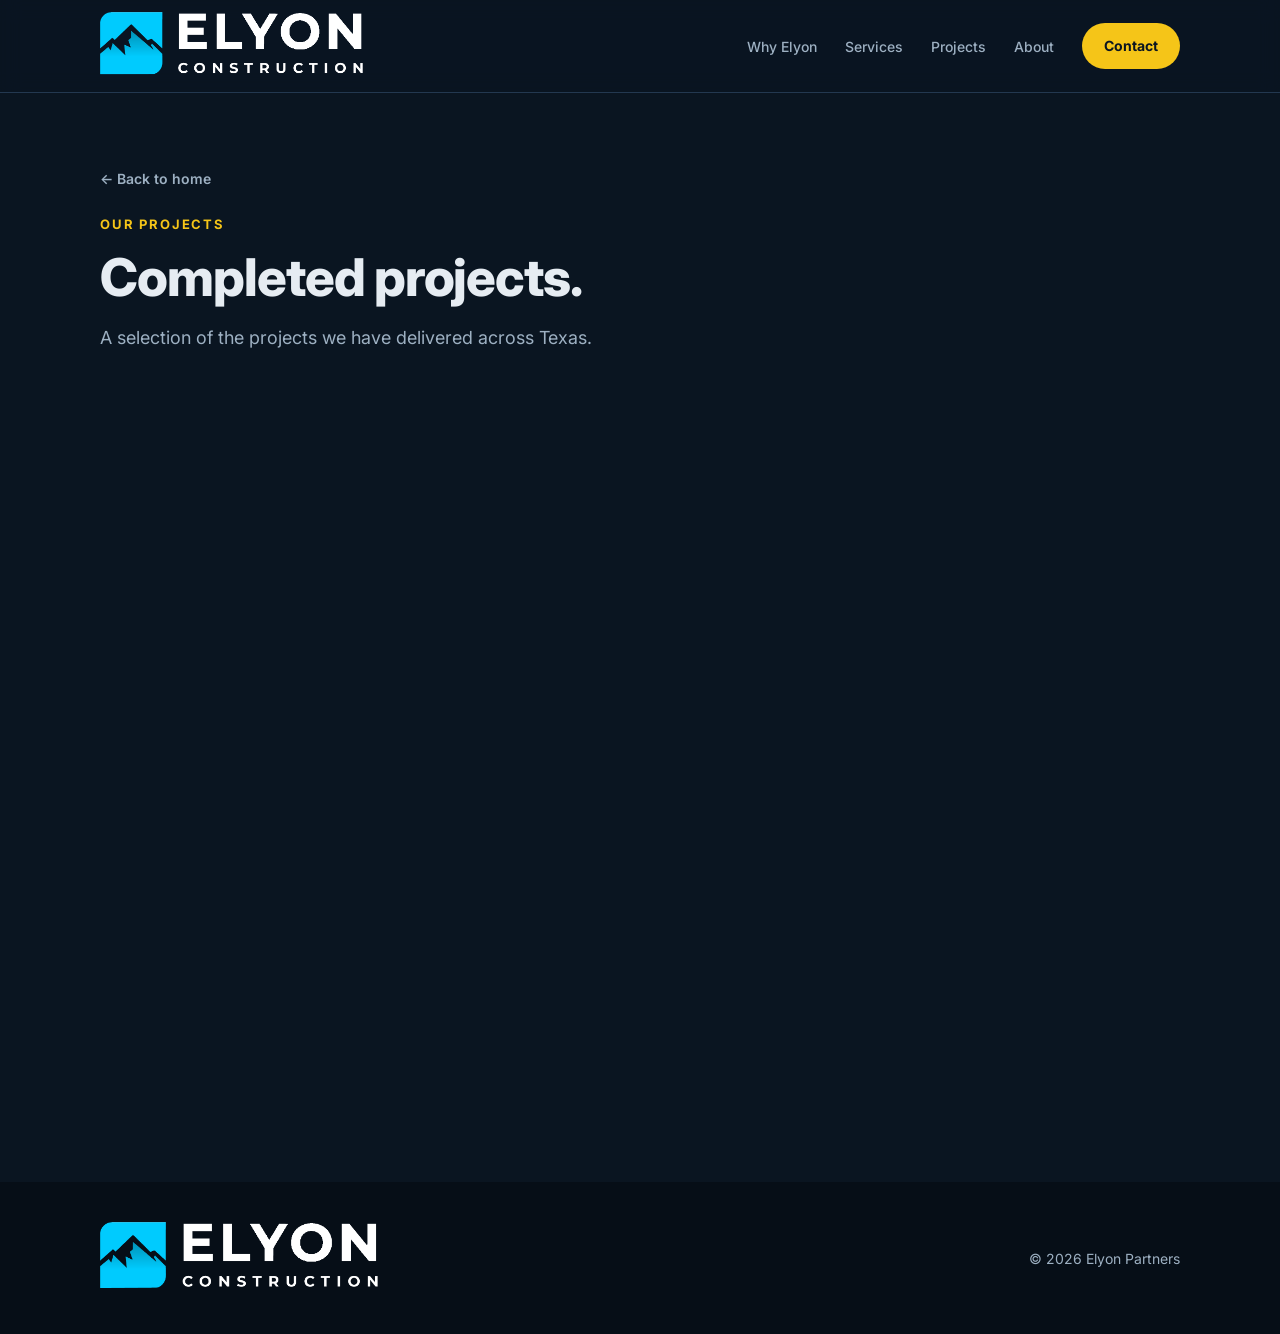
==== projects.html @ ded453ad "Add files via upload" ====
<!doctype html>
<html lang="en">
<head>
<meta charset="utf-8">
<meta name="viewport" content="width=device-width, initial-scale=1">
<title>Completed Projects | Elyon Partners</title>
<meta name="description" content="A look at the projects Elyon Partners has completed across Texas.">
<link rel="preconnect" href="https://fonts.googleapis.com">
<link rel="preconnect" href="https://fonts.gstatic.com" crossorigin>
<link href="https://fonts.googleapis.com/css2?family=Inter:wght@400;500;600;700;800&display=swap" rel="stylesheet">
<link rel="stylesheet" href="styles.css">
</head>
<body>
<script>document.documentElement.classList.add("js")</script>

<header>
  <nav class="wrap" aria-label="Main">
    <a class="logo" href="index.html"><img src="logo.png" alt="Elyon Partners"></a>
    <ul>
      <li><a href="index.html#why">Why Elyon</a></li>
      <li><a href="index.html#services">Services</a></li>
      <li><a href="index.html#projects">Projects</a></li>
      <li><a href="index.html#about">About</a></li>
      <li><a class="btn btn-primary" href="index.html#contact">Contact</a></li>
    </ul>
  </nav>
</header>

<main>
  <section class="page-hero" aria-labelledby="h1">
    <div class="wrap">
      <a class="back" href="index.html#projects">&larr; Back to home</a>
      <p class="eyebrow">Our projects</p>
      <h1 id="h1" style="font-size:clamp(32px,5vw,52px);font-weight:800;margin-bottom:16px">Completed projects.</h1>
      <p class="lead">A selection of the projects we have delivered across Texas.</p>
    </div>
  </section>
  <section style="padding-top:0">
    <div class="wrap"><div class="proj-grid four" id="completed-projects"></div></div>
  </section>
</main>

<footer>
  <div class="wrap">
    <a href="index.html"><img src="logo.png" alt="Elyon Partners"></a>
    <span>© <span id="y"></span> Elyon Partners</span>
  </div>
</footer>
<script src="projects-data.js"></script>
<script src="site.js"></script>
</body>
</html>
---- styles.css ----
:root{
  --ink:#e6ecf2; --ink-2:#9db0c2; --line:#233850; --bg:#0a1521; --soft:#0e1c2c; --card:#13243a;
  --deep:#060e17; --on-accent:#0a1521;
  --accent:#f5c518; --accent-ink:#f5c518; --accent-hover:#ffd84d; --radius:14px; --max:1120px;
  color-scheme:dark;
}
*{box-sizing:border-box;margin:0}
html{scroll-behavior:smooth;scroll-padding-top:72px}
body{font:16px/1.65 Inter,system-ui,sans-serif;color:var(--ink);background:var(--bg);-webkit-font-smoothing:antialiased}
img{display:block;max-width:100%}
a{color:inherit}
.wrap{max-width:var(--max);margin:0 auto;padding:0 20px}
section{padding:88px 0}
.eyebrow{font-size:13px;font-weight:700;letter-spacing:.14em;text-transform:uppercase;color:var(--accent-ink);margin-bottom:12px}
h1,h2,h3{line-height:1.15;letter-spacing:-.02em}
h2{font-size:clamp(28px,4vw,40px);font-weight:800;margin-bottom:16px}
h3{font-size:19px;font-weight:700;margin-bottom:8px}
.lead{font-size:18px;color:var(--ink-2);max-width:60ch}
.btn{display:inline-block;padding:14px 26px;border-radius:999px;font-weight:700;text-decoration:none;border:2px solid transparent;transition:transform .2s,background .2s,color .2s,box-shadow .2s}
.btn:hover{transform:translateY(-2px)}
.btn-primary{background:var(--accent);color:var(--on-accent)}
.btn-primary:hover{background:var(--accent-hover);box-shadow:0 8px 24px rgba(245,197,24,.25)}
.btn-ghost{border-color:#fff;color:#fff}
.btn-ghost:hover{background:#fff;color:var(--on-accent)}
:focus-visible{outline:3px solid var(--accent);outline-offset:3px}

/* nav */
header{position:sticky;top:0;z-index:10;background:rgba(10,21,33,.85);backdrop-filter:blur(10px);border-bottom:1px solid var(--line);transition:transform .35s cubic-bezier(.2,.7,.2,1)}
header.hide{transform:translateY(-100%)}
nav{display:flex;align-items:center;justify-content:space-between;height:92px}
.logo img{height:68px;width:auto}
nav ul{display:flex;gap:28px;list-style:none;padding:0;align-items:center}
nav ul a{text-decoration:none;font-size:14px;font-weight:500;color:var(--ink-2)}
nav ul a:hover{color:var(--ink)}
nav .btn{padding:9px 20px;font-size:14px;color:var(--on-accent)}
nav ul a:not(.btn){position:relative}
nav ul a:not(.btn)::after{content:"";position:absolute;left:0;right:0;bottom:-6px;height:2px;background:var(--accent);transform:scaleX(0);transform-origin:left;transition:transform .25s}
nav ul a:not(.btn):hover::after{transform:scaleX(1)}

/* hero */
.hero{position:relative;isolation:isolate;overflow:hidden;color:#fff;padding:0;min-height:calc(100vh - 68px);display:flex;align-items:center}
.hero::before{content:"";position:absolute;inset:0;z-index:-1;
  background:linear-gradient(105deg,rgba(6,14,23,.94) 30%,rgba(6,14,23,.55)),url("images/hero.jpg") center/cover;
  animation:kenburns 24s ease-out forwards}
@keyframes kenburns{from{transform:scale(1.12)}to{transform:scale(1)}}
@keyframes rise{from{opacity:0;transform:translateY(28px)}to{opacity:1;transform:none}}
.hero .wrap>*{animation:rise .9s cubic-bezier(.2,.7,.2,1) both}
.hero .wrap>:nth-child(2){animation-delay:.12s}
.hero .wrap>:nth-child(3){animation-delay:.26s}
.hero .wrap>:nth-child(4){animation-delay:.4s}
.hero .wrap{padding-top:96px;padding-bottom:96px}
.hero h1{font-size:clamp(38px,6.5vw,68px);font-weight:800;max-width:15ch;margin-bottom:20px}
.hero p{font-size:19px;max-width:52ch;color:#d5dde5;margin-bottom:32px}
.hero .btns{display:flex;gap:14px;flex-wrap:wrap}

/* stats strip */
.stats{background:var(--card);border-block:1px solid var(--line);color:#fff;padding:36px 0}
.stats .wrap{display:grid;grid-template-columns:repeat(3,1fr);gap:24px;text-align:center}
.stats b{display:block;font-size:clamp(30px,4vw,44px);font-weight:800;color:var(--accent)}
.stats span{font-size:14px;color:var(--ink-2)}

/* why */
.grid{display:grid;gap:24px;margin-top:44px}
.g4{grid-template-columns:repeat(4,1fr)}
.g3{grid-template-columns:repeat(3,1fr)}
.g2{grid-template-columns:repeat(2,1fr)}
.card{border:1px solid var(--line);border-radius:var(--radius);padding:28px;background:var(--card)}
.card,.svc{transition:transform .3s,border-color .3s,box-shadow .3s}
.card:hover,.svc:hover{transform:translateY(-6px);border-color:var(--accent);box-shadow:0 18px 40px rgba(0,0,0,.35)}
.card .n{display:grid;place-items:center;width:40px;height:40px;border-radius:10px;background:rgba(245,197,24,.14);color:var(--accent);font-weight:800;margin-bottom:18px;transition:transform .3s}
.card:hover .n{transform:rotate(-8deg) scale(1.1)}
.card p{color:var(--ink-2);font-size:15px}

/* services */
.soft{background:var(--soft)}
.svc{border-radius:var(--radius);overflow:hidden;background:var(--card);border:1px solid var(--line)}
.svc figure,.svc img{width:100%;aspect-ratio:16/10;object-fit:cover;transition:transform .6s}
.svc:hover img{transform:scale(1.06)}
.svc div{padding:28px}
.svc p{color:var(--ink-2)}

/* projects */

/* projects */
.sec-head{display:flex;justify-content:space-between;align-items:flex-end;gap:20px;flex-wrap:wrap}
.btn-sm{padding:9px 20px;font-size:14px;border-color:var(--line);color:var(--ink)}
.btn-sm:hover{border-color:var(--accent);color:var(--accent);background:transparent}
.pcard{display:flex;flex-direction:column;border:1px solid var(--line);border-radius:var(--radius);overflow:hidden;background:var(--card);transition:transform .3s,border-color .3s,box-shadow .3s}
.pcard:hover{transform:translateY(-6px);border-color:var(--accent);box-shadow:0 18px 40px rgba(0,0,0,.35)}
.pimg{position:relative;aspect-ratio:4/3;overflow:hidden;background:linear-gradient(135deg,#1a3250,#0e1c2c)}
.pimg img{width:100%;height:100%;object-fit:cover;transition:transform .6s}
.pcard:hover .pimg img{transform:scale(1.06)}
.pimg.ph{display:grid;place-items:center}
.pimg.ph img{width:55%;height:auto;opacity:.35;object-fit:contain}
.badge{position:absolute;top:12px;left:12px;font-size:12px;font-weight:700;letter-spacing:.06em;text-transform:uppercase;padding:5px 11px;border-radius:999px;background:var(--accent);color:var(--on-accent)}
.badge.done{background:rgba(10,21,33,.85);color:var(--ink);border:1px solid var(--line)}
.pbody{padding:22px;display:grid;gap:6px}
.pbody h3{margin:0}
.ploc{font-size:12px;font-weight:700;letter-spacing:.1em;text-transform:uppercase;color:var(--accent)}
.pbody p{color:var(--ink-2);font-size:15px}
.proj-grid{margin-top:44px;display:grid;gap:24px;grid-template-columns:repeat(3,1fr)}
.proj-grid.four{grid-template-columns:repeat(4,1fr)}
.page-hero{padding:72px 0 0}
.back{display:inline-block;margin-bottom:24px;font-size:14px;font-weight:600;color:var(--ink-2);text-decoration:none}
.back:hover{color:var(--accent)}

/* about */
.about{display:grid;grid-template-columns:1.1fr 1fr;gap:56px;align-items:center}
.about p+p{margin-top:16px}
.checks{list-style:none;padding:0;display:grid;gap:14px}
.checks li{display:flex;gap:12px;padding:18px 20px;border:1px solid var(--line);border-radius:var(--radius);background:var(--card);font-weight:500}
.checks li::before{content:"✓";color:var(--accent-ink);font-weight:800}

/* mission */
.mission{background:var(--deep);border-block:1px solid var(--line);text-align:center}
.mission h2{max-width:24ch;margin:0 auto;font-size:clamp(26px,4vw,44px)}
.values{text-align:left;margin-top:56px}
.values article{padding-top:20px;border-top:2px solid var(--accent)}
.values p{color:var(--ink-2);font-size:15px}

/* process */
.steps{counter-reset:s}
.steps .card::before{counter-increment:s;content:"0" counter(s);display:block;font-size:13px;font-weight:700;color:var(--accent-ink);letter-spacing:.1em;margin-bottom:14px}

/* contact */
.contact{display:grid;grid-template-columns:1fr 1.2fr;gap:56px}
.contact dl{margin-top:28px;display:grid;gap:20px}
.contact dt{font-size:13px;font-weight:700;letter-spacing:.08em;text-transform:uppercase;color:var(--ink-2)}
.contact dd{font-size:17px}
.contact dd a{text-decoration:none;border-bottom:1px solid var(--accent)}
form{display:grid;gap:16px;padding:32px;border:1px solid var(--line);border-radius:var(--radius);background:var(--card)}
label{font-size:14px;font-weight:600;display:grid;gap:6px}
input,textarea{font:inherit;color:var(--ink);background:var(--bg);padding:12px 14px;border:1px solid var(--line);border-radius:10px;width:100%;transition:border-color .2s,box-shadow .2s}
input:focus,textarea:focus{outline:none;border-color:var(--accent);box-shadow:0 0 0 3px rgba(245,197,24,.2)}
textarea{min-height:130px;resize:vertical}
form button{cursor:pointer;font:inherit;font-weight:600}

footer{background:var(--deep);color:var(--ink-2);padding:40px 0;font-size:14px}

/* scroll reveal (only when JS is on) */
.js .reveal{opacity:0;transform:translateY(32px);transition:opacity .8s cubic-bezier(.2,.7,.2,1),transform .8s cubic-bezier(.2,.7,.2,1)}
.js .reveal.in{opacity:1;transform:none}
.js .card.reveal.in,.js .svc.reveal.in,.js .pcard.reveal.in{transition:opacity .8s,transform .3s,border-color .3s,box-shadow .3s}
.js .card.reveal.in:hover,.js .svc.reveal.in:hover,.js .pcard.reveal.in:hover{transition-delay:0s!important}
footer .wrap{display:flex;justify-content:space-between;align-items:center;flex-wrap:wrap;gap:16px}
footer img{height:72px;width:auto}

@media(max-width:900px){
  .g4,.proj-grid,.proj-grid.four{grid-template-columns:repeat(2,1fr)}
  .g3{grid-template-columns:1fr}
  .about,.contact{grid-template-columns:1fr;gap:36px}
}
@media(max-width:640px){
  section{padding:64px 0}
  nav ul li:not(:last-child){display:none}
  .g4,.g2,.proj-grid,.proj-grid.four{grid-template-columns:1fr}
}
@media(prefers-reduced-motion:reduce){
  html{scroll-behavior:auto}
  *,*::before,*::after{animation:none!important;transition:none!important}
  .js .reveal{opacity:1;transform:none}
}
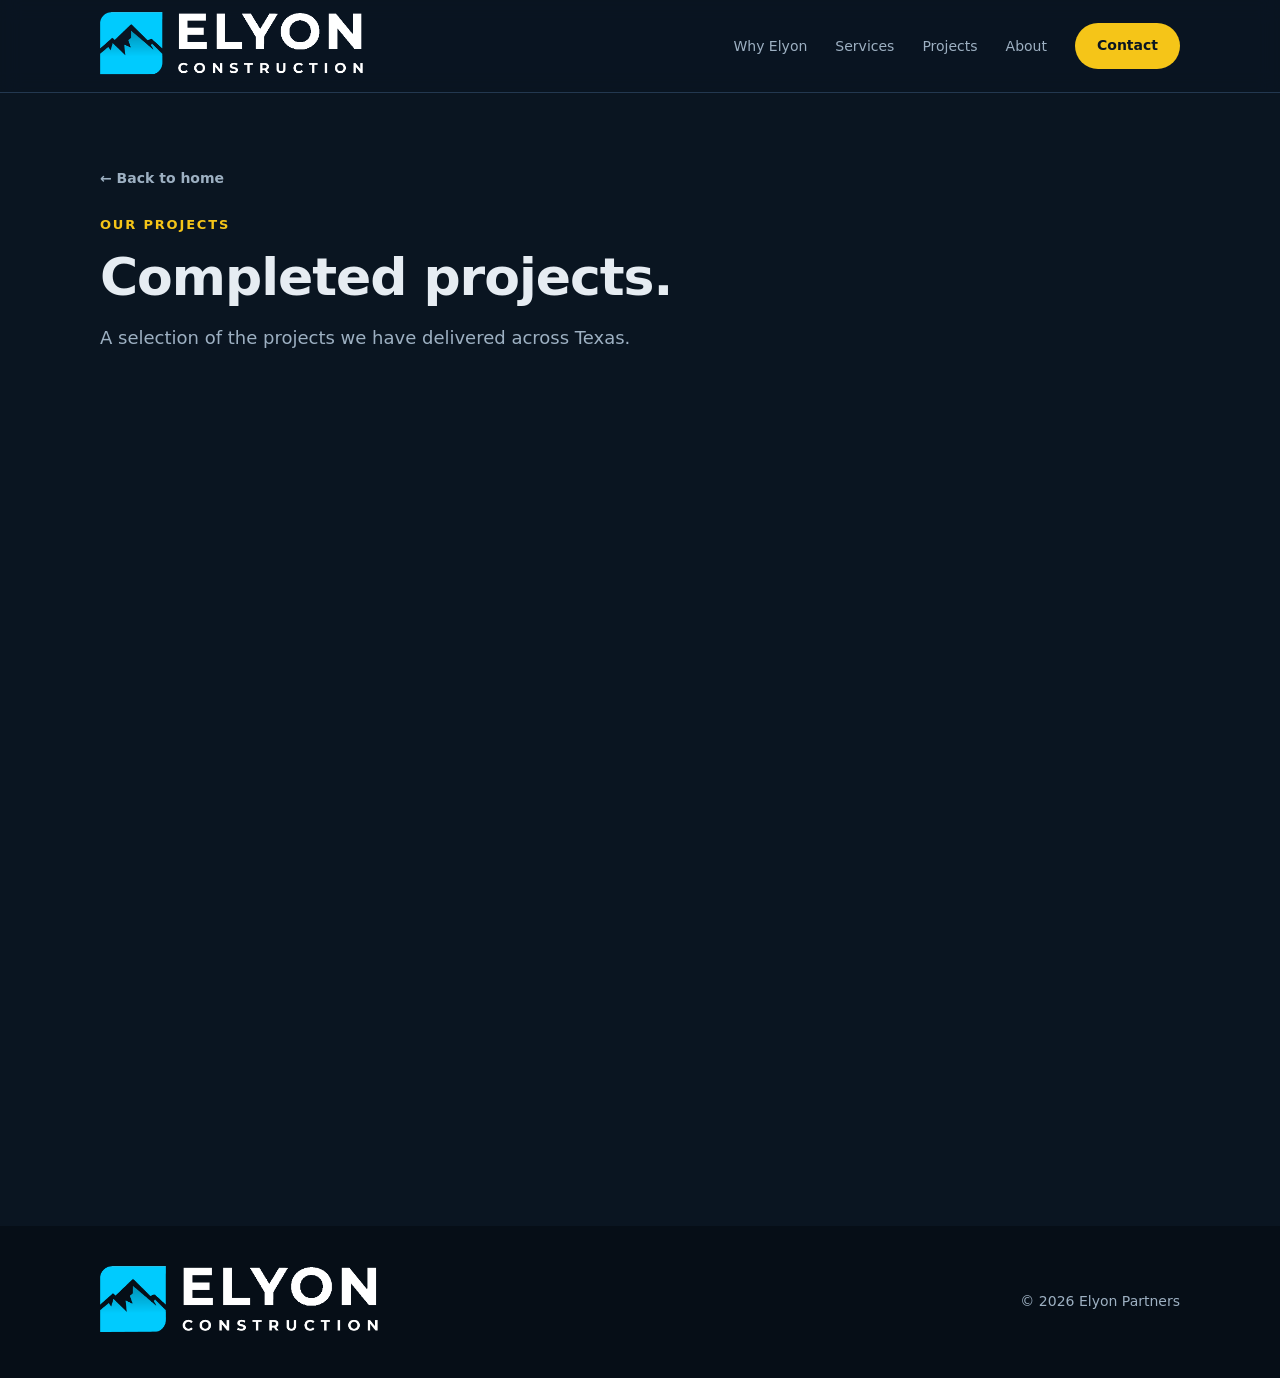
==== commit 16c29167: "changed literally everything" ====
--- a/projects.html
+++ b/projects.html
@@ -7,7 +7,7 @@
 <meta name="description" content="A look at the projects Elyon Partners has completed across Texas.">
 <link rel="preconnect" href="https://fonts.googleapis.com">
 <link rel="preconnect" href="https://fonts.gstatic.com" crossorigin>
-<link href="https://fonts.googleapis.com/css2?family=Inter:wght@400;500;600;700;800&display=swap" rel="stylesheet">
+<link href="https://fonts.googleapis.com/css2?family=Montserrat:wght@400;500;600;700;800&display=swap" rel="stylesheet">
 <link rel="stylesheet" href="styles.css">
 </head>
 <body>
--- a/styles.css
+++ b/styles.css
@@ -40,7 +40,8 @@
 /* hero */
 .hero{position:relative;isolation:isolate;overflow:hidden;color:#fff;padding:0;min-height:calc(100vh - 68px);display:flex;align-items:center}
 .hero::before{content:"";position:absolute;inset:0;z-index:-1;
-  background:linear-gradient(105deg,rgba(6,14,23,.94) 30%,rgba(6,14,23,.55)),url("images/hero.jpg") center/cover;
+  background:linear-gradient(105deg,rgba(6,14,23,.94) 30%,rgba(6,14,23,.55))};
+.hero-video{position:absolute;inset:0;width:100%;height:100%;object-fit:cover;z-index:-2;
   animation:kenburns 24s ease-out forwards}
 @keyframes kenburns{from{transform:scale(1.12)}to{transform:scale(1)}}
 @keyframes rise{from{opacity:0;transform:translateY(28px)}to{opacity:1;transform:none}}
@@ -160,3 +161,8 @@
   *,*::before,*::after{animation:none!important;transition:none!important}
   .js .reveal{opacity:1;transform:none}
 }
+
+.hero{isolation:isolate}
+.hero-video{z-index:0}
+.hero::before{z-index:1}
+.hero .wrap{position:relative;z-index:2}
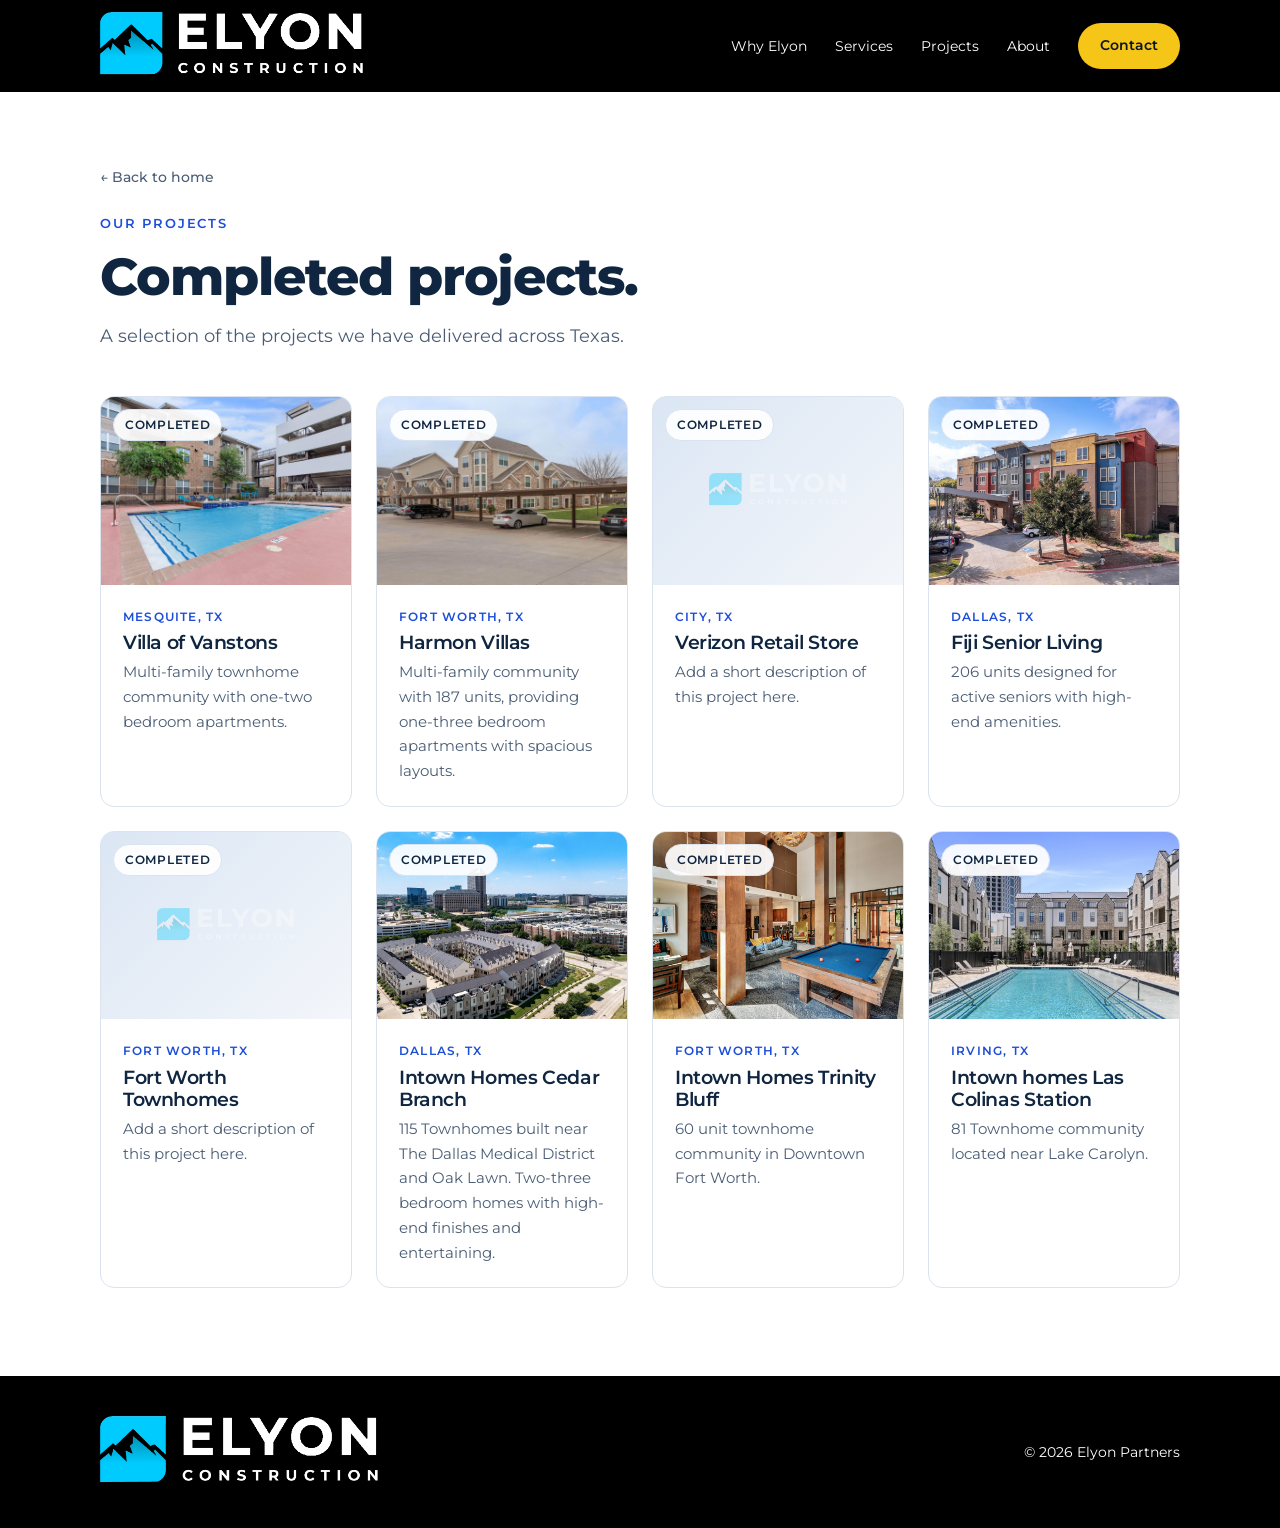
==== commit 376149e7: "changed everything" ====
--- a/projects.html
+++ b/projects.html
@@ -15,7 +15,7 @@
 
 <header>
   <nav class="wrap" aria-label="Main">
-    <a class="logo" href="index.html"><img src="logo.png" alt="Elyon Partners"></a>
+    <a class="logo" href="index.html"><img src="photos/logo.png" alt="Elyon Partners"></a>
     <ul>
       <li><a href="index.html#why">Why Elyon</a></li>
       <li><a href="index.html#services">Services</a></li>
@@ -42,7 +42,7 @@
 
 <footer>
   <div class="wrap">
-    <a href="index.html"><img src="logo.png" alt="Elyon Partners"></a>
+    <a href="index.html"><img src="photos/logo.png" alt="Elyon Partners"></a>
     <span>© <span id="y"></span> Elyon Partners</span>
   </div>
 </footer>
--- a/styles.css
+++ b/styles.css
@@ -1,168 +1,171 @@
-:root{
-  --ink:#e6ecf2; --ink-2:#9db0c2; --line:#233850; --bg:#0a1521; --soft:#0e1c2c; --card:#13243a;
-  --deep:#060e17; --on-accent:#0a1521;
-  --accent:#f5c518; --accent-ink:#f5c518; --accent-hover:#ffd84d; --radius:14px; --max:1120px;
-  color-scheme:dark;
-}
-*{box-sizing:border-box;margin:0}
-html{scroll-behavior:smooth;scroll-padding-top:72px}
-body{font:16px/1.65 Inter,system-ui,sans-serif;color:var(--ink);background:var(--bg);-webkit-font-smoothing:antialiased}
-img{display:block;max-width:100%}
-a{color:inherit}
-.wrap{max-width:var(--max);margin:0 auto;padding:0 20px}
-section{padding:88px 0}
-.eyebrow{font-size:13px;font-weight:700;letter-spacing:.14em;text-transform:uppercase;color:var(--accent-ink);margin-bottom:12px}
-h1,h2,h3{line-height:1.15;letter-spacing:-.02em}
-h2{font-size:clamp(28px,4vw,40px);font-weight:800;margin-bottom:16px}
-h3{font-size:19px;font-weight:700;margin-bottom:8px}
-.lead{font-size:18px;color:var(--ink-2);max-width:60ch}
-.btn{display:inline-block;padding:14px 26px;border-radius:999px;font-weight:700;text-decoration:none;border:2px solid transparent;transition:transform .2s,background .2s,color .2s,box-shadow .2s}
-.btn:hover{transform:translateY(-2px)}
-.btn-primary{background:var(--accent);color:var(--on-accent)}
-.btn-primary:hover{background:var(--accent-hover);box-shadow:0 8px 24px rgba(245,197,24,.25)}
-.btn-ghost{border-color:#fff;color:#fff}
-.btn-ghost:hover{background:#fff;color:var(--on-accent)}
-:focus-visible{outline:3px solid var(--accent);outline-offset:3px}
-
-/* nav */
-header{position:sticky;top:0;z-index:10;background:rgba(10,21,33,.85);backdrop-filter:blur(10px);border-bottom:1px solid var(--line);transition:transform .35s cubic-bezier(.2,.7,.2,1)}
-header.hide{transform:translateY(-100%)}
-nav{display:flex;align-items:center;justify-content:space-between;height:92px}
-.logo img{height:68px;width:auto}
-nav ul{display:flex;gap:28px;list-style:none;padding:0;align-items:center}
-nav ul a{text-decoration:none;font-size:14px;font-weight:500;color:var(--ink-2)}
-nav ul a:hover{color:var(--ink)}
-nav .btn{padding:9px 20px;font-size:14px;color:var(--on-accent)}
-nav ul a:not(.btn){position:relative}
-nav ul a:not(.btn)::after{content:"";position:absolute;left:0;right:0;bottom:-6px;height:2px;background:var(--accent);transform:scaleX(0);transform-origin:left;transition:transform .25s}
-nav ul a:not(.btn):hover::after{transform:scaleX(1)}
-
-/* hero */
-.hero{position:relative;isolation:isolate;overflow:hidden;color:#fff;padding:0;min-height:calc(100vh - 68px);display:flex;align-items:center}
-.hero::before{content:"";position:absolute;inset:0;z-index:-1;
-  background:linear-gradient(105deg,rgba(6,14,23,.94) 30%,rgba(6,14,23,.55))};
-.hero-video{position:absolute;inset:0;width:100%;height:100%;object-fit:cover;z-index:-2;
-  animation:kenburns 24s ease-out forwards}
-@keyframes kenburns{from{transform:scale(1.12)}to{transform:scale(1)}}
-@keyframes rise{from{opacity:0;transform:translateY(28px)}to{opacity:1;transform:none}}
-.hero .wrap>*{animation:rise .9s cubic-bezier(.2,.7,.2,1) both}
-.hero .wrap>:nth-child(2){animation-delay:.12s}
-.hero .wrap>:nth-child(3){animation-delay:.26s}
-.hero .wrap>:nth-child(4){animation-delay:.4s}
-.hero .wrap{padding-top:96px;padding-bottom:96px}
-.hero h1{font-size:clamp(38px,6.5vw,68px);font-weight:800;max-width:15ch;margin-bottom:20px}
-.hero p{font-size:19px;max-width:52ch;color:#d5dde5;margin-bottom:32px}
-.hero .btns{display:flex;gap:14px;flex-wrap:wrap}
-
-/* stats strip */
-.stats{background:var(--card);border-block:1px solid var(--line);color:#fff;padding:36px 0}
-.stats .wrap{display:grid;grid-template-columns:repeat(3,1fr);gap:24px;text-align:center}
-.stats b{display:block;font-size:clamp(30px,4vw,44px);font-weight:800;color:var(--accent)}
-.stats span{font-size:14px;color:var(--ink-2)}
-
-/* why */
-.grid{display:grid;gap:24px;margin-top:44px}
-.g4{grid-template-columns:repeat(4,1fr)}
-.g3{grid-template-columns:repeat(3,1fr)}
-.g2{grid-template-columns:repeat(2,1fr)}
-.card{border:1px solid var(--line);border-radius:var(--radius);padding:28px;background:var(--card)}
-.card,.svc{transition:transform .3s,border-color .3s,box-shadow .3s}
-.card:hover,.svc:hover{transform:translateY(-6px);border-color:var(--accent);box-shadow:0 18px 40px rgba(0,0,0,.35)}
-.card .n{display:grid;place-items:center;width:40px;height:40px;border-radius:10px;background:rgba(245,197,24,.14);color:var(--accent);font-weight:800;margin-bottom:18px;transition:transform .3s}
-.card:hover .n{transform:rotate(-8deg) scale(1.1)}
-.card p{color:var(--ink-2);font-size:15px}
-
-/* services */
-.soft{background:var(--soft)}
-.svc{border-radius:var(--radius);overflow:hidden;background:var(--card);border:1px solid var(--line)}
-.svc figure,.svc img{width:100%;aspect-ratio:16/10;object-fit:cover;transition:transform .6s}
-.svc:hover img{transform:scale(1.06)}
-.svc div{padding:28px}
-.svc p{color:var(--ink-2)}
-
-/* projects */
-
-/* projects */
-.sec-head{display:flex;justify-content:space-between;align-items:flex-end;gap:20px;flex-wrap:wrap}
-.btn-sm{padding:9px 20px;font-size:14px;border-color:var(--line);color:var(--ink)}
-.btn-sm:hover{border-color:var(--accent);color:var(--accent);background:transparent}
-.pcard{display:flex;flex-direction:column;border:1px solid var(--line);border-radius:var(--radius);overflow:hidden;background:var(--card);transition:transform .3s,border-color .3s,box-shadow .3s}
-.pcard:hover{transform:translateY(-6px);border-color:var(--accent);box-shadow:0 18px 40px rgba(0,0,0,.35)}
-.pimg{position:relative;aspect-ratio:4/3;overflow:hidden;background:linear-gradient(135deg,#1a3250,#0e1c2c)}
-.pimg img{width:100%;height:100%;object-fit:cover;transition:transform .6s}
-.pcard:hover .pimg img{transform:scale(1.06)}
-.pimg.ph{display:grid;place-items:center}
-.pimg.ph img{width:55%;height:auto;opacity:.35;object-fit:contain}
-.badge{position:absolute;top:12px;left:12px;font-size:12px;font-weight:700;letter-spacing:.06em;text-transform:uppercase;padding:5px 11px;border-radius:999px;background:var(--accent);color:var(--on-accent)}
-.badge.done{background:rgba(10,21,33,.85);color:var(--ink);border:1px solid var(--line)}
-.pbody{padding:22px;display:grid;gap:6px}
-.pbody h3{margin:0}
-.ploc{font-size:12px;font-weight:700;letter-spacing:.1em;text-transform:uppercase;color:var(--accent)}
-.pbody p{color:var(--ink-2);font-size:15px}
-.proj-grid{margin-top:44px;display:grid;gap:24px;grid-template-columns:repeat(3,1fr)}
-.proj-grid.four{grid-template-columns:repeat(4,1fr)}
-.page-hero{padding:72px 0 0}
-.back{display:inline-block;margin-bottom:24px;font-size:14px;font-weight:600;color:var(--ink-2);text-decoration:none}
-.back:hover{color:var(--accent)}
-
-/* about */
-.about{display:grid;grid-template-columns:1.1fr 1fr;gap:56px;align-items:center}
-.about p+p{margin-top:16px}
-.checks{list-style:none;padding:0;display:grid;gap:14px}
-.checks li{display:flex;gap:12px;padding:18px 20px;border:1px solid var(--line);border-radius:var(--radius);background:var(--card);font-weight:500}
-.checks li::before{content:"✓";color:var(--accent-ink);font-weight:800}
-
-/* mission */
-.mission{background:var(--deep);border-block:1px solid var(--line);text-align:center}
-.mission h2{max-width:24ch;margin:0 auto;font-size:clamp(26px,4vw,44px)}
-.values{text-align:left;margin-top:56px}
-.values article{padding-top:20px;border-top:2px solid var(--accent)}
-.values p{color:var(--ink-2);font-size:15px}
-
-/* process */
-.steps{counter-reset:s}
-.steps .card::before{counter-increment:s;content:"0" counter(s);display:block;font-size:13px;font-weight:700;color:var(--accent-ink);letter-spacing:.1em;margin-bottom:14px}
-
-/* contact */
-.contact{display:grid;grid-template-columns:1fr 1.2fr;gap:56px}
-.contact dl{margin-top:28px;display:grid;gap:20px}
-.contact dt{font-size:13px;font-weight:700;letter-spacing:.08em;text-transform:uppercase;color:var(--ink-2)}
-.contact dd{font-size:17px}
-.contact dd a{text-decoration:none;border-bottom:1px solid var(--accent)}
-form{display:grid;gap:16px;padding:32px;border:1px solid var(--line);border-radius:var(--radius);background:var(--card)}
-label{font-size:14px;font-weight:600;display:grid;gap:6px}
-input,textarea{font:inherit;color:var(--ink);background:var(--bg);padding:12px 14px;border:1px solid var(--line);border-radius:10px;width:100%;transition:border-color .2s,box-shadow .2s}
-input:focus,textarea:focus{outline:none;border-color:var(--accent);box-shadow:0 0 0 3px rgba(245,197,24,.2)}
-textarea{min-height:130px;resize:vertical}
-form button{cursor:pointer;font:inherit;font-weight:600}
-
-footer{background:var(--deep);color:var(--ink-2);padding:40px 0;font-size:14px}
-
-/* scroll reveal (only when JS is on) */
-.js .reveal{opacity:0;transform:translateY(32px);transition:opacity .8s cubic-bezier(.2,.7,.2,1),transform .8s cubic-bezier(.2,.7,.2,1)}
-.js .reveal.in{opacity:1;transform:none}
-.js .card.reveal.in,.js .svc.reveal.in,.js .pcard.reveal.in{transition:opacity .8s,transform .3s,border-color .3s,box-shadow .3s}
-.js .card.reveal.in:hover,.js .svc.reveal.in:hover,.js .pcard.reveal.in:hover{transition-delay:0s!important}
-footer .wrap{display:flex;justify-content:space-between;align-items:center;flex-wrap:wrap;gap:16px}
-footer img{height:72px;width:auto}
-
-@media(max-width:900px){
-  .g4,.proj-grid,.proj-grid.four{grid-template-columns:repeat(2,1fr)}
-  .g3{grid-template-columns:1fr}
-  .about,.contact{grid-template-columns:1fr;gap:36px}
-}
-@media(max-width:640px){
-  section{padding:64px 0}
-  nav ul li:not(:last-child){display:none}
-  .g4,.g2,.proj-grid,.proj-grid.four{grid-template-columns:1fr}
-}
-@media(prefers-reduced-motion:reduce){
-  html{scroll-behavior:auto}
-  *,*::before,*::after{animation:none!important;transition:none!important}
-  .js .reveal{opacity:1;transform:none}
-}
-
-.hero{isolation:isolate}
-.hero-video{z-index:0}
-.hero::before{z-index:1}
+:root{
+  --ink:#0f2540; --ink-2:#4a5d75; --line:#dbe3ee; --bg:#fff; --soft:#f3f6fa; --card:#fff;
+  --deep:#000; --on-accent:#0a1521; --navy:#0f2a4a;
+  --accent:#f5c518; --accent-ink:#1d4ed8; --accent-hover:#ffd84d; --radius:14px; --max:1120px;
+  color-scheme:light;
+}
+*{box-sizing:border-box;margin:0}
+html{scroll-behavior:smooth;scroll-padding-top:72px}
+body{font:16px/1.65 Montserrat,system-ui,sans-serif;color:var(--ink);background:var(--bg);-webkit-font-smoothing:antialiased}
+img{display:block;max-width:100%}
+a{color:inherit}
+.wrap{max-width:var(--max);margin:0 auto;padding:0 20px}
+section{padding:88px 0}
+.eyebrow{font-size:13px;font-weight:600;letter-spacing:.14em;text-transform:uppercase;color:var(--accent-ink);margin-bottom:12px}
+h1,h2,h3{line-height:1.15;letter-spacing:-.02em}
+h2{font-size:clamp(28px,4vw,40px);font-weight:600;margin-bottom:16px}
+h3{font-size:19px;font-weight:600;margin-bottom:8px}
+.lead{font-size:18px;color:var(--ink-2);max-width:60ch}
+.btn{display:inline-block;padding:14px 26px;border-radius:999px;font-weight:600;text-decoration:none;border:2px solid transparent;transition:transform .2s,background .2s,color .2s,box-shadow .2s}
+.btn:hover{transform:translateY(-2px)}
+.btn-primary{background:var(--accent);color:var(--on-accent)}
+.btn-primary:hover{background:var(--accent-hover);box-shadow:0 8px 24px rgba(245,197,24,.25)}
+.btn-ghost{border-color:#fff;color:#fff}
+.btn-ghost:hover{background:#fff;color:var(--on-accent)}
+:focus-visible{outline:3px solid var(--accent);outline-offset:3px}
+
+/* nav */
+header{position:sticky;top:0;z-index:10;background:#000;border-bottom:0;transition:transform .35s cubic-bezier(.2,.7,.2,1)}
+header.hide{transform:translateY(-100%)}
+nav{display:flex;align-items:center;justify-content:space-between;height:92px}
+.logo img{height:68px;width:auto}
+nav ul{display:flex;gap:28px;list-style:none;padding:0;align-items:center}
+nav ul a{text-decoration:none;font-size:14px;font-weight:400;color:#fff}
+nav ul a:hover{color:#fff}
+nav .btn{padding:9px 20px;font-size:14px;color:var(--on-accent)}
+nav ul a:not(.btn){position:relative}
+nav ul a:not(.btn)::after{content:"";position:absolute;left:0;right:0;bottom:-6px;height:2px;background:var(--accent);transform:scaleX(0);transform-origin:left;transition:transform .25s}
+nav ul a:not(.btn):hover::after{transform:scaleX(1)}
+
+/* hero */
+.hero{background:#060e17 url("photos/hero.jpg") center/cover;position:relative;isolation:isolate;overflow:hidden;color:#fff;padding:0;min-height:calc(100vh - 68px);display:flex;align-items:center}
+.hero::before{content:"";position:absolute;inset:0;z-index:-1;
+  background:linear-gradient(105deg,rgba(6,14,23,.55) 30%,rgba(6,14,23,.15))}
+.hero-video{position:absolute;inset:0;width:100%;height:100%;object-fit:cover;z-index:-2;
+  animation:kenburns 24s ease-out forwards}
+@keyframes kenburns{from{transform:scale(1.12)}to{transform:scale(1)}}
+@keyframes rise{from{opacity:0;transform:translateY(28px)}to{opacity:1;transform:none}}
+.hero .wrap>*{animation:rise .9s cubic-bezier(.2,.7,.2,1) both}
+.hero .wrap>:nth-child(2){animation-delay:.12s}
+.hero .wrap>:nth-child(3){animation-delay:.26s}
+.hero .wrap>:nth-child(4){animation-delay:.4s}
+.hero .wrap{padding-top:96px;padding-bottom:96px}
+.hero h1{font-size:clamp(38px,6.5vw,68px);font-weight:600;max-width:15ch;margin-bottom:20px}
+.hero p{font-size:19px;max-width:52ch;color:#d5dde5;margin-bottom:32px}
+.hero .btns{display:flex;gap:14px;flex-wrap:wrap}
+
+/* stats strip */
+.stats{background:var(--navy);color:#fff;padding:36px 0}
+.stats .wrap{display:grid;grid-template-columns:repeat(3,1fr);gap:24px;text-align:center}
+.stats b{display:block;font-size:clamp(30px,4vw,44px);font-weight:600;color:var(--accent)}
+.stats span{font-size:14px;color:#b9c8da}
+
+/* why */
+.grid{display:grid;gap:24px;margin-top:44px}
+.g4{grid-template-columns:repeat(4,1fr)}
+.g3{grid-template-columns:repeat(3,1fr)}
+.g2{grid-template-columns:repeat(2,1fr)}
+.card{border:1px solid var(--line);border-radius:var(--radius);padding:28px;background:var(--card)}
+.card,.svc{transition:transform .3s,border-color .3s,box-shadow .3s}
+.card:hover,.svc:hover{transform:translateY(-6px);border-color:var(--accent);box-shadow:0 18px 40px rgba(15,37,64,.14)}
+.card .n{display:grid;place-items:center;width:40px;height:40px;border-radius:10px;background:rgba(245,197,24,.28);color:var(--accent-ink);font-weight:600;margin-bottom:18px;transition:transform .3s}
+.card:hover .n{transform:rotate(-8deg) scale(1.1)}
+.card p{color:var(--ink-2);font-size:15px}
+
+/* services */
+.soft{background:var(--soft)}
+.svc{border-radius:var(--radius);overflow:hidden;background:var(--card);border:1px solid var(--line)}
+.svc figure,.svc img{width:100%;aspect-ratio:16/10;object-fit:cover;transition:transform .6s}
+.svc:hover img{transform:scale(1.06)}
+.svc div{padding:28px}
+.svc p{color:var(--ink-2)}
+
+/* projects */
+
+/* projects */
+.sec-head{display:flex;justify-content:space-between;align-items:flex-end;gap:20px;flex-wrap:wrap}
+.btn-sm{padding:9px 20px;font-size:14px;border-color:var(--line);color:var(--ink)}
+.btn-sm:hover{border-color:var(--accent);color:var(--accent);background:transparent}
+.pcard{display:flex;flex-direction:column;border:1px solid var(--line);border-radius:var(--radius);overflow:hidden;background:var(--card);transition:transform .3s,border-color .3s,box-shadow .3s}
+.pcard:hover{transform:translateY(-6px);border-color:var(--accent);box-shadow:0 18px 40px rgba(15,37,64,.14)}
+.pimg{position:relative;aspect-ratio:4/3;overflow:hidden;background:linear-gradient(135deg,#dbe6f4,#f3f6fa)}
+.pimg img{width:100%;height:100%;object-fit:cover;transition:transform .6s}
+.pcard:hover .pimg img{transform:scale(1.06)}
+.pimg.ph{display:grid;place-items:center}
+.pimg.ph img{width:55%;height:auto;opacity:.35;object-fit:contain}
+.badge{position:absolute;top:12px;left:12px;font-size:12px;font-weight:600;letter-spacing:.06em;text-transform:uppercase;padding:5px 11px;border-radius:999px;background:var(--accent);color:var(--on-accent)}
+.badge.done{background:rgba(255,255,255,.92);color:var(--ink);border:1px solid var(--line)}
+.pbody{padding:22px;display:grid;gap:6px}
+.pbody h3{margin:0}
+.ploc{font-size:12px;font-weight:600;letter-spacing:.1em;text-transform:uppercase;color:var(--accent-ink)}
+.pbody p{color:var(--ink-2);font-size:15px}
+.proj-grid{margin-top:44px;display:grid;gap:24px;grid-template-columns:repeat(3,1fr)}
+.proj-grid.four{grid-template-columns:repeat(4,1fr)}
+.page-hero{padding:72px 0 0}
+.back{display:inline-block;margin-bottom:24px;font-size:14px;font-weight:500;color:var(--ink-2);text-decoration:none}
+.back:hover{color:var(--accent)}
+
+/* about */
+.about{display:grid;grid-template-columns:1.1fr 1fr;gap:56px;align-items:center}
+.about p+p{margin-top:16px}
+.about-img{border-radius:var(--radius);overflow:hidden;aspect-ratio:4/3;border:1px solid var(--line)}
+.about-img img{width:100%;height:100%;object-fit:cover}
+.checks{list-style:none;padding:0;display:grid;gap:14px}
+.checks li{display:flex;gap:12px;padding:18px 20px;border:1px solid var(--line);border-radius:var(--radius);background:var(--card);font-weight:400}
+.checks li::before{content:"✓";color:var(--accent-ink);font-weight:600}
+
+/* mission */
+.mission{background:var(--navy);color:#fff;text-align:center}
+.mission h2{max-width:24ch;margin:0 auto;font-size:clamp(26px,4vw,44px)}
+.mission .eyebrow{color:var(--accent)}
+.values{text-align:left;margin-top:56px}
+.values article{padding-top:20px;border-top:2px solid var(--accent)}
+.values p{color:var(--ink-2);font-size:15px}
+
+/* process */
+.steps{counter-reset:s}
+.steps .card::before{counter-increment:s;content:"0" counter(s);display:block;font-size:13px;font-weight:600;color:var(--accent-ink);letter-spacing:.1em;margin-bottom:14px}
+
+/* contact */
+.contact{display:grid;grid-template-columns:1fr 1.2fr;gap:56px}
+.contact dl{margin-top:28px;display:grid;gap:20px}
+.contact dt{font-size:13px;font-weight:600;letter-spacing:.08em;text-transform:uppercase;color:var(--ink-2)}
+.contact dd{font-size:17px}
+.contact dd a{text-decoration:none;border-bottom:1px solid var(--accent)}
+form{display:grid;gap:16px;padding:32px;border:1px solid var(--line);border-radius:var(--radius);background:var(--card)}
+label{font-size:14px;font-weight:500;display:grid;gap:6px}
+input,textarea{font:inherit;color:var(--ink);background:var(--bg);padding:12px 14px;border:1px solid var(--line);border-radius:10px;width:100%;transition:border-color .2s,box-shadow .2s}
+input:focus,textarea:focus{outline:none;border-color:var(--accent);box-shadow:0 0 0 3px rgba(245,197,24,.2)}
+textarea{min-height:130px;resize:vertical}
+form button{cursor:pointer;font:inherit;font-weight:500}
+
+footer{background:#000;color:#fff;padding:40px 0;font-size:14px}
+
+/* scroll reveal (only when JS is on) */
+.js .reveal{opacity:0;transform:translateY(32px);transition:opacity .8s cubic-bezier(.2,.7,.2,1),transform .8s cubic-bezier(.2,.7,.2,1)}
+.js .reveal.in{opacity:1;transform:none}
+.js .card.reveal.in,.js .svc.reveal.in,.js .pcard.reveal.in{transition:opacity .8s,transform .3s,border-color .3s,box-shadow .3s}
+.js .card.reveal.in:hover,.js .svc.reveal.in:hover,.js .pcard.reveal.in:hover{transition-delay:0s!important}
+footer .wrap{display:flex;justify-content:space-between;align-items:center;flex-wrap:wrap;gap:16px}
+footer img{height:72px;width:auto}
+
+@media(max-width:900px){
+  .g4,.proj-grid,.proj-grid.four{grid-template-columns:repeat(2,1fr)}
+  .g3{grid-template-columns:1fr}
+  .about,.contact{grid-template-columns:1fr;gap:36px}
+}
+@media(max-width:640px){
+  section{padding:64px 0}
+  nav ul li:not(:last-child){display:none}
+  .g4,.g2,.proj-grid,.proj-grid.four{grid-template-columns:1fr}
+}
+@media(prefers-reduced-motion:reduce){
+  html{scroll-behavior:auto}
+  *,*::before,*::after{animation:none!important;transition:none!important}
+  .js .reveal{opacity:1;transform:none}
+}
+
+.hero{isolation:isolate}
+.hero-video{z-index:0}
+.hero::before{z-index:1}
 .hero .wrap{position:relative;z-index:2}
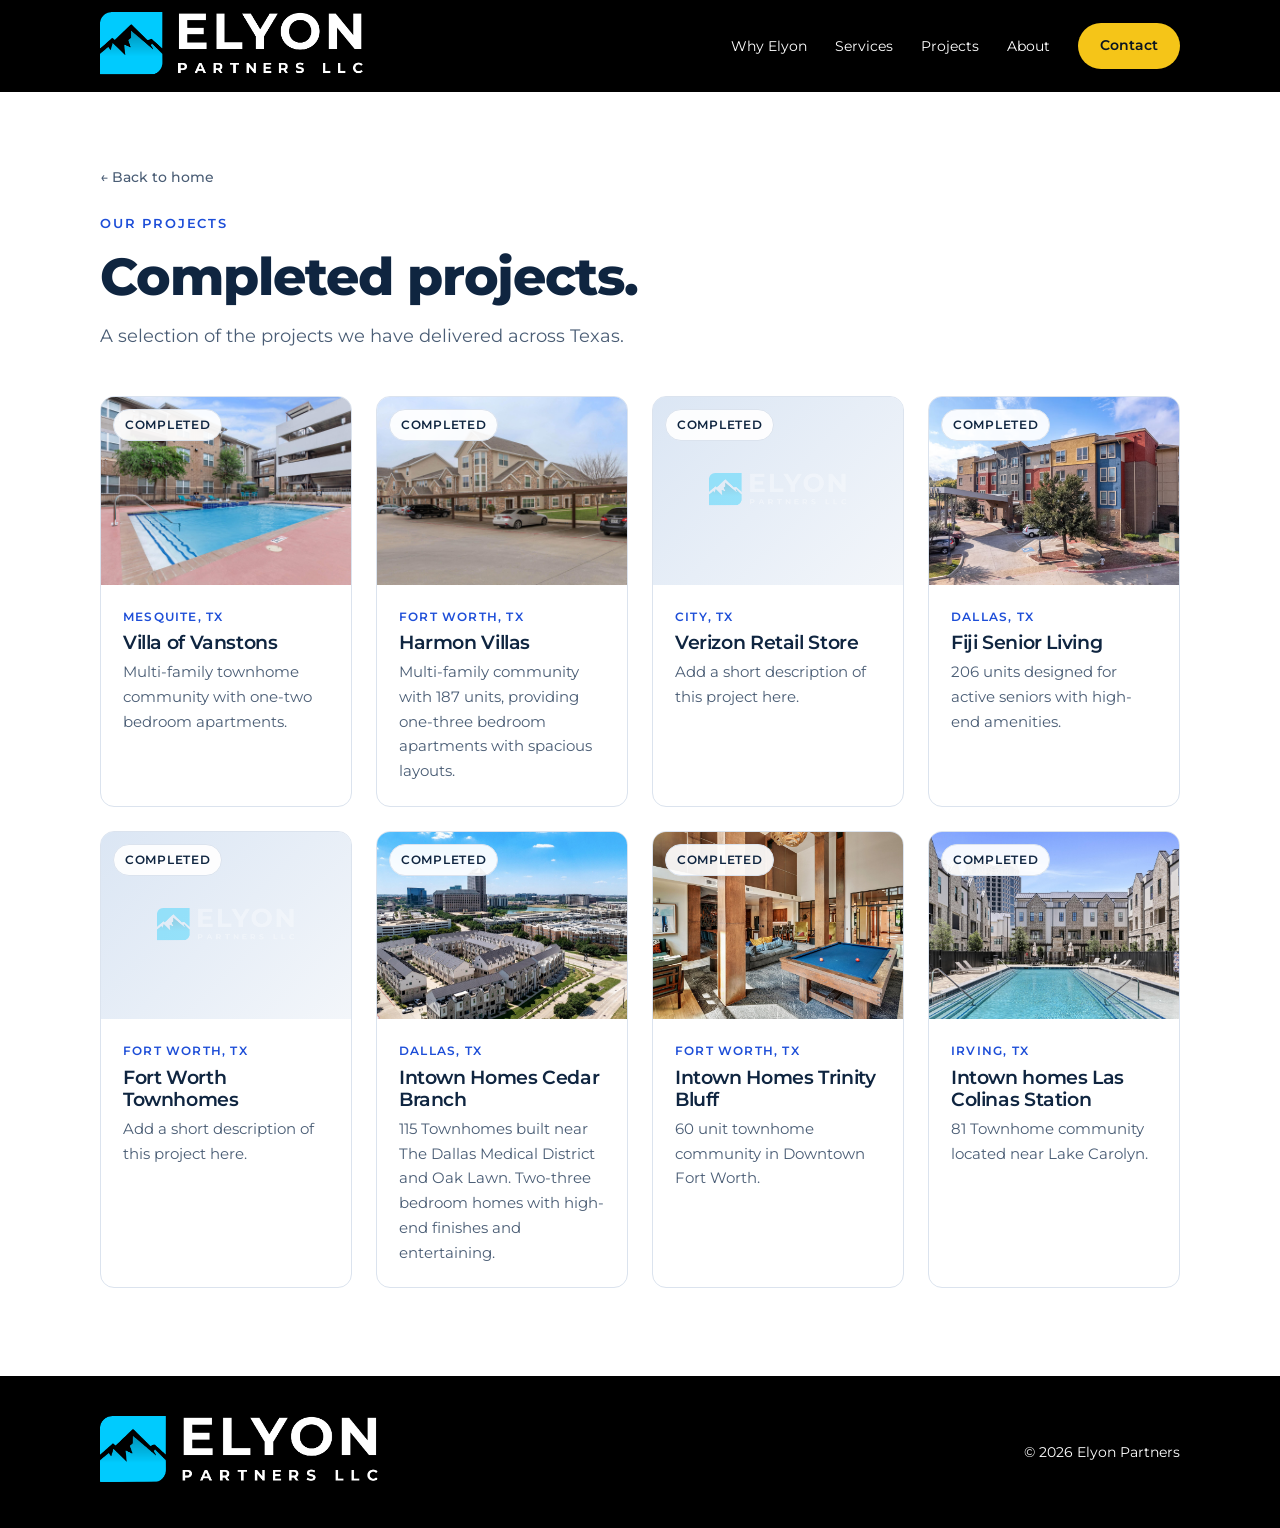
==== commit 77a3f182: "changed more logos" ====
--- a/projects.html
+++ b/projects.html
@@ -15,7 +15,7 @@
 
 <header>
   <nav class="wrap" aria-label="Main">
-    <a class="logo" href="index.html"><img src="photos/logo.png" alt="Elyon Partners"></a>
+    <a class="logo" href="index.html"><img src="photos/logo_white_text.png" alt="Elyon Partners"></a>
     <ul>
       <li><a href="index.html#why">Why Elyon</a></li>
       <li><a href="index.html#services">Services</a></li>
@@ -42,7 +42,7 @@
 
 <footer>
   <div class="wrap">
-    <a href="index.html"><img src="photos/logo.png" alt="Elyon Partners"></a>
+    <a href="index.html"><img src="photos/logo_white_text.png" alt="Elyon Partners"></a>
     <span>© <span id="y"></span> Elyon Partners</span>
   </div>
 </footer>
